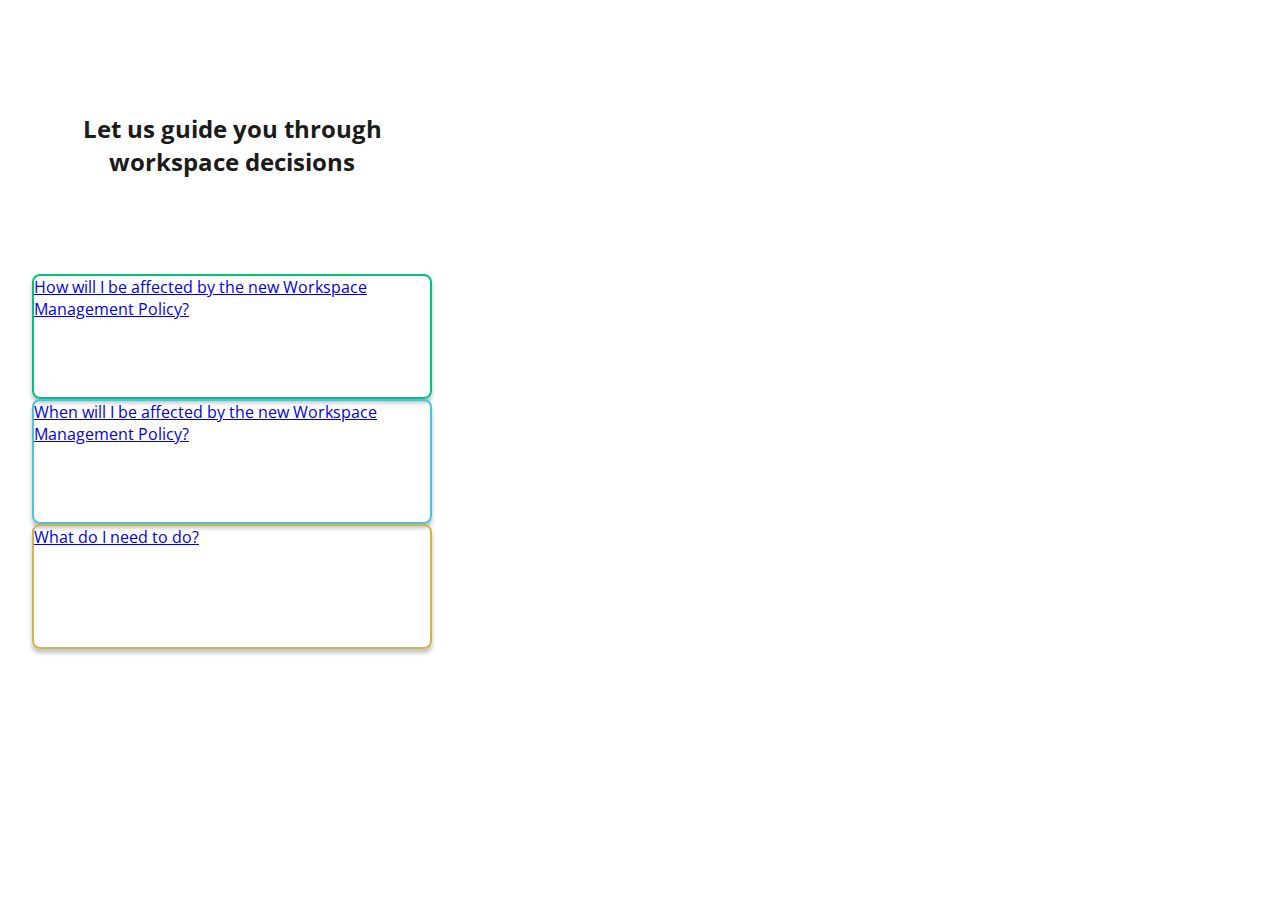
==== index.html @ cf2f36bb "Update index.html" ====
<html>
  <head>
    <title>Q+A / Eligibility Prototype</title>
    <link rel="stylesheet" href="css/styles.css">
    <link rel="stylesheet" href="https://fonts.googleapis.com/css?family=Open Sans">
  </head>
  <body>
    <h1 id="page-title">Let us guide you through workspace decisions</h1>
    <div id="index-q1"><a href="how.html">How will I be affected by the new Workspace Management Policy?</a></div>
    <div id="index-q2"><a href="when.html">When will I be affected by the new Workspace Management Policy?</a></div>
    <div id="index-q3"><a href="what.html">What do I need to do?</a></div>
  </body>
</html>
---- css/styles.css ----
body {
  font-family: Open Sans;
  color: #1B1B1B;
  width: 400px;
  padding: 24px;
}

h1 {
  text-align: center;
  font-size: 24px;
  font-style: normal;
  font-weight: 700;
  line-height: normal;
}

button {
  height: 94;
  border-radius: 8px;
  border: 2px solid #0076D6;
  box-shadow: 0px 4px 4px 0px rgba(0, 0, 0, 0.25);
}

#page-title {
  padding: 80px 0;
}

#index-q1 {
  height: 121px;
  border-radius: 8px;
  border: 2px solid #00C37E;
  box-shadow: 0px 4px 4px 0px rgba(0, 0, 0, 0.25);
}

#index-q2 {
  height: 121px;
  border-radius: 8px;
  border: 2px solid #4EC3E0;
  box-shadow: 0px 4px 4px 0px rgba(0, 0, 0, 0.25);
}

#index-q3 {
  height: 121px;
  border-radius: 8px;
  border: 2px solid #D3B34E;
  box-shadow: 0px 4px 4px 0px rgba(0, 0, 0, 0.25);
}
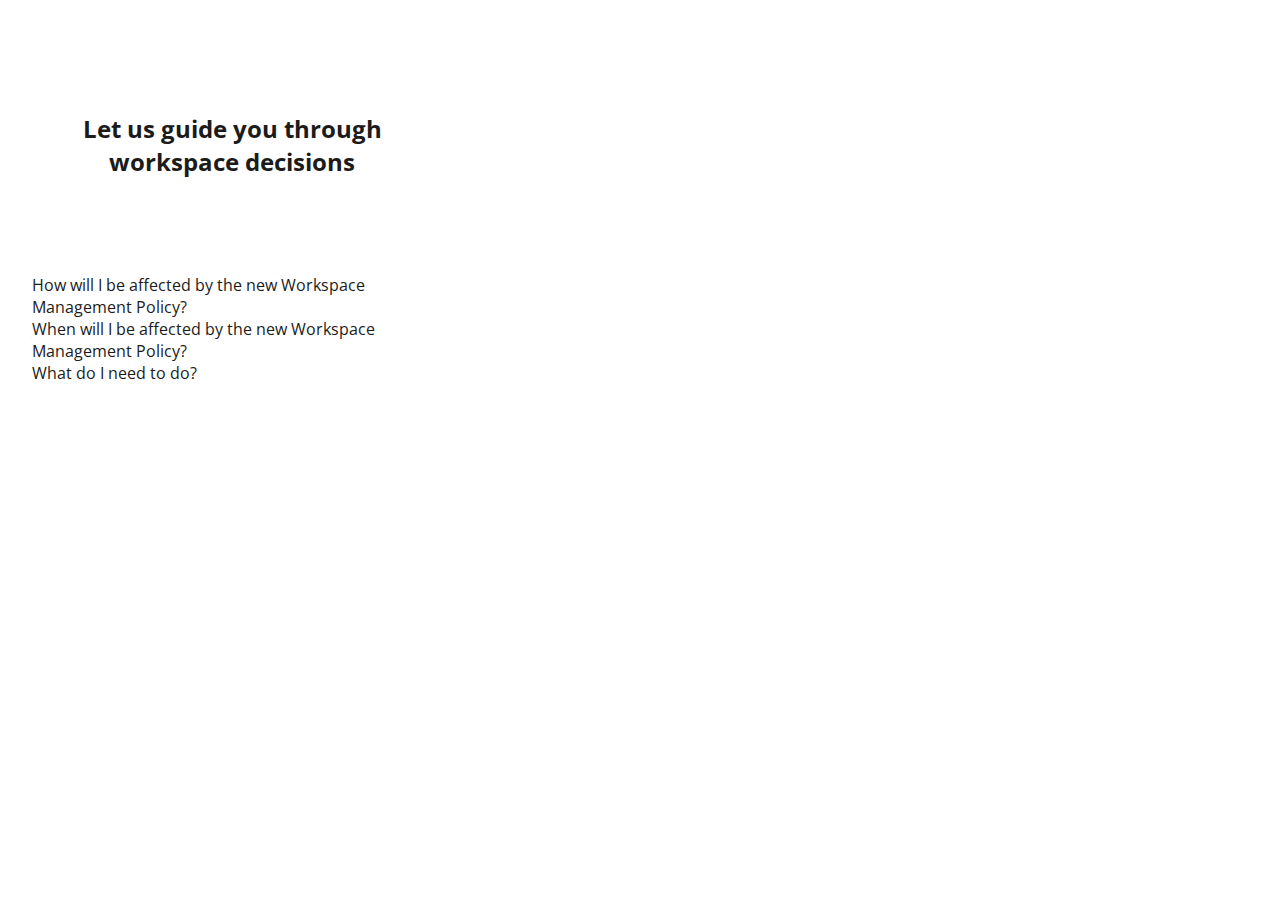
==== commit 029d2dca: "Update index.html" ====
--- a/index.html
+++ b/index.html
@@ -6,8 +6,14 @@
   </head>
   <body>
     <h1 id="page-title">Let us guide you through workspace decisions</h1>
-    <div id="index-q1"><a href="how.html">How will I be affected by the new Workspace Management Policy?</a></div>
-    <div id="index-q2"><a href="when.html">When will I be affected by the new Workspace Management Policy?</a></div>
-    <div id="index-q3"><a href="what.html">What do I need to do?</a></div>
+      <div id="index-q1-container" class="index-q-container">
+        <div id="index-q1"><a href="how.html">How will I be affected by the new Workspace Management Policy?</a></div>
+      </div>
+      <div id="index-q2-container" class="index-q-container">
+        <div id="index-q2"><a href="when.html">When will I be affected by the new Workspace Management Policy?</a></div>
+      </div>
+      <div id="index-q3-container" class="index-q-container">
+        <div id="index-q3"><a href="what.html">What do I need to do?</a></div>
+      </div>
   </body>
 </html>
--- a/css/styles.css
+++ b/css/styles.css
@@ -3,6 +3,11 @@
   color: #1B1B1B;
   width: 400px;
   padding: 24px;
+}
+
+a, a:active, a:hover, a:visited {
+  color: #1B1B1B;
+  text-decoration: none;
 }
 
 h1 {
@@ -14,35 +19,51 @@
 }
 
 button {
-  height: 94;
+  height: 94px;
+  width: 100%;
+  padding: 24px;
   border-radius: 8px;
   border: 2px solid #0076D6;
   box-shadow: 0px 4px 4px 0px rgba(0, 0, 0, 0.25);
+  margin-bottom: 24px;
 }
 
 #page-title {
   padding: 80px 0;
 }
 
+#index-q-container {
+  height: 121px;
+  padding: 24px 24px 24px 104px;
+  border-radius: 8px;
+  box-shadow: 0px 4px 4px 0px rgba(0, 0, 0, 0.25);
+  margin-bottom: 24px;
+
+#index-q1-container {
+  border: 2px solid #00C37E;
+}
+
 #index-q1 {
-  height: 121px;
-  border-radius: 8px;
-  border: 2px solid #00C37E;
-  box-shadow: 0px 4px 4px 0px rgba(0, 0, 0, 0.25);
+  background-image: url("../images/icon-how.svg");
+  background-repeat: none;
+}
+
+#index-q2-container {
+  border: 2px solid #4EC3E0;
 }
 
 #index-q2 {
-  height: 121px;
-  border-radius: 8px;
-  border: 2px solid #4EC3E0;
-  box-shadow: 0px 4px 4px 0px rgba(0, 0, 0, 0.25);
+  background-image: url("../images/icon-when.svg");
+  background-repeat: none;
+}
+
+#index-q3-container {
+  border: 2px solid #D3B34E;
 }
 
 #index-q3 {
-  height: 121px;
-  border-radius: 8px;
-  border: 2px solid #D3B34E;
-  box-shadow: 0px 4px 4px 0px rgba(0, 0, 0, 0.25);
+  background-image: url("../images/icon-what.svg");
+  background-repeat: none;
 }
 
 
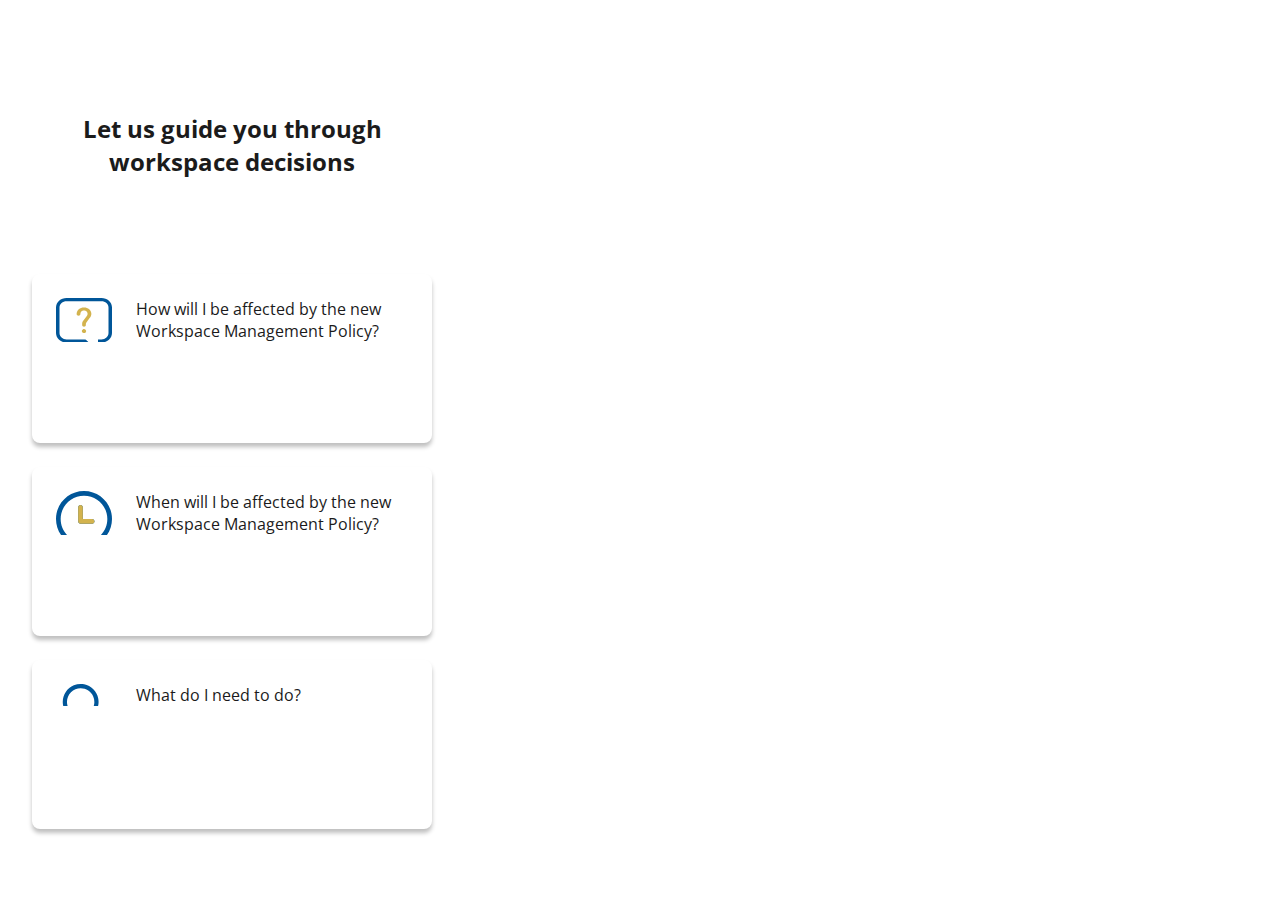
==== commit a5b0164c: "Update index.html" ====
--- a/index.html
+++ b/index.html
@@ -7,13 +7,19 @@
   <body>
     <h1 id="page-title">Let us guide you through workspace decisions</h1>
       <div id="index-q1-container" class="index-q-container">
-        <div id="index-q1"><a href="how.html">How will I be affected by the new Workspace Management Policy?</a></div>
-      </div>
+        <div id="index-q1">
+          <div class="q-text"><a href="how.html">How will I be affected by the new Workspace Management Policy?</a></div>
+        </div>
+     </div>
       <div id="index-q2-container" class="index-q-container">
-        <div id="index-q2"><a href="when.html">When will I be affected by the new Workspace Management Policy?</a></div>
+        <div id="index-q2">
+          <div class="q-text"><a href="when.html">When will I be affected by the new Workspace Management Policy?</a></div>
+        </div>
       </div>
       <div id="index-q3-container" class="index-q-container">
-        <div id="index-q3"><a href="what.html">What do I need to do?</a></div>
-      </div>
+        <div id="index-q3">
+          <div class="q-text"><a href="what.html">What do I need to do?</a></div>
+        </div>
+     </div>
   </body>
 </html>
--- a/css/styles.css
+++ b/css/styles.css
@@ -32,9 +32,9 @@
   padding: 80px 0;
 }
 
-#index-q-container {
+.index-q-container {
   height: 121px;
-  padding: 24px 24px 24px 104px;
+  padding: 24px;
   border-radius: 8px;
   box-shadow: 0px 4px 4px 0px rgba(0, 0, 0, 0.25);
   margin-bottom: 24px;
@@ -45,7 +45,11 @@
 
 #index-q1 {
   background-image: url("../images/icon-how.svg");
-  background-repeat: none;
+  background-repeat: no-repeat;
+}
+
+.q-text {
+  margin-left: 80px;
 }
 
 #index-q2-container {
@@ -54,7 +58,7 @@
 
 #index-q2 {
   background-image: url("../images/icon-when.svg");
-  background-repeat: none;
+  background-repeat: no-repeat;
 }
 
 #index-q3-container {
@@ -63,7 +67,7 @@
 
 #index-q3 {
   background-image: url("../images/icon-what.svg");
-  background-repeat: none;
+  background-repeat: no-repeat;
 }
 
 
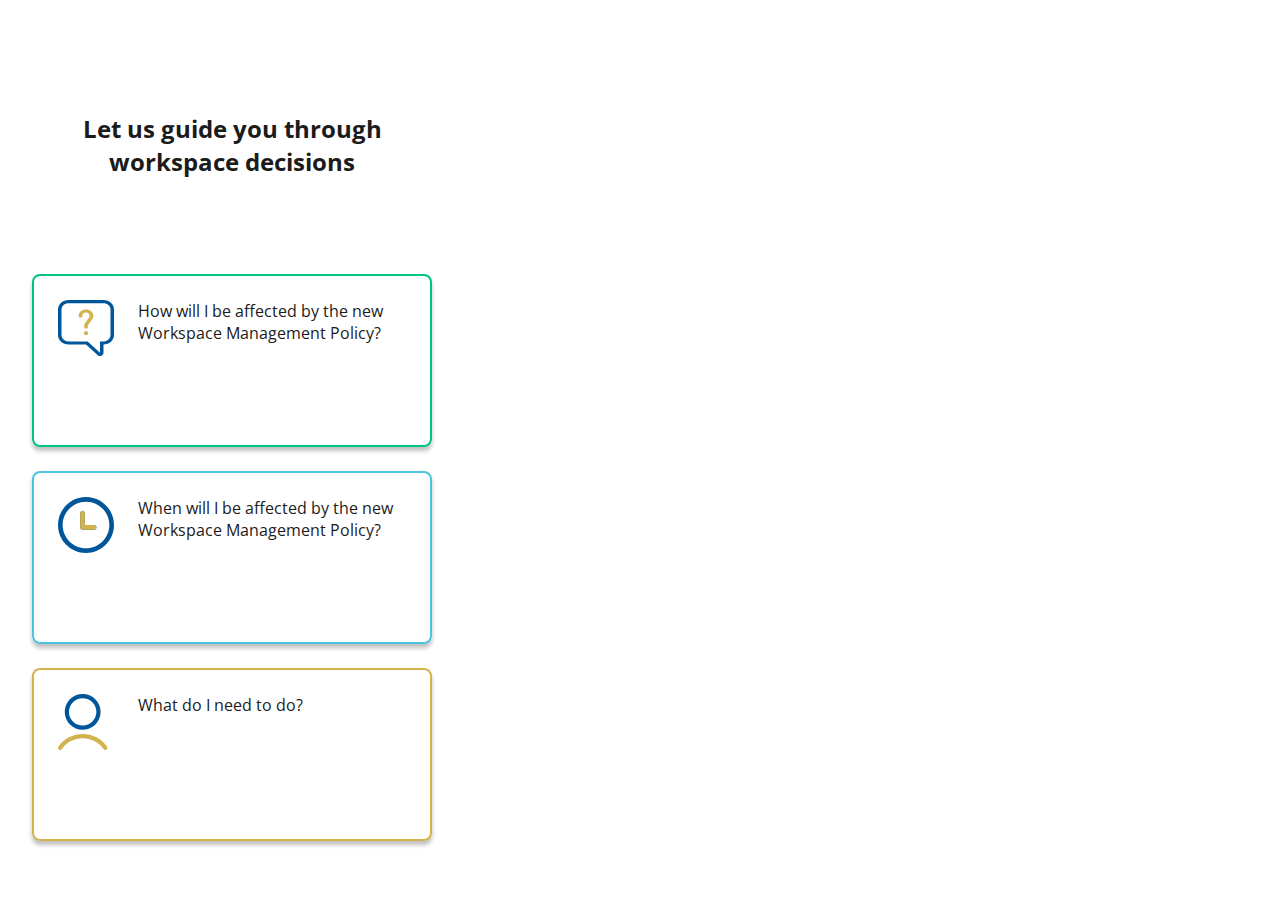
==== commit 43b36e2d: "Update index.html" ====
--- a/index.html
+++ b/index.html
@@ -6,17 +6,17 @@
   </head>
   <body>
     <h1 id="page-title">Let us guide you through workspace decisions</h1>
-      <div id="index-q1-container" class="index-q-container">
+      <div id="index-q1-container">
         <div id="index-q1">
           <div class="q-text"><a href="how.html">How will I be affected by the new Workspace Management Policy?</a></div>
         </div>
      </div>
-      <div id="index-q2-container" class="index-q-container">
+      <div id="index-q2-container">
         <div id="index-q2">
           <div class="q-text"><a href="when.html">When will I be affected by the new Workspace Management Policy?</a></div>
         </div>
       </div>
-      <div id="index-q3-container" class="index-q-container">
+      <div id="index-q3-container">
         <div id="index-q3">
           <div class="q-text"><a href="what.html">What do I need to do?</a></div>
         </div>
--- a/css/styles.css
+++ b/css/styles.css
@@ -32,14 +32,12 @@
   padding: 80px 0;
 }
 
-.index-q-container {
+#index-q1-container {
   height: 121px;
   padding: 24px;
   border-radius: 8px;
   box-shadow: 0px 4px 4px 0px rgba(0, 0, 0, 0.25);
   margin-bottom: 24px;
-
-#index-q1-container {
   border: 2px solid #00C37E;
 }
 
@@ -49,10 +47,16 @@
 }
 
 .q-text {
+  min-height: 56px;
   margin-left: 80px;
 }
 
 #index-q2-container {
+  height: 121px;
+  padding: 24px;
+  border-radius: 8px;
+  box-shadow: 0px 4px 4px 0px rgba(0, 0, 0, 0.25);
+  margin-bottom: 24px;
   border: 2px solid #4EC3E0;
 }
 
@@ -62,6 +66,11 @@
 }
 
 #index-q3-container {
+  height: 121px;
+  padding: 24px;
+  border-radius: 8px;
+  box-shadow: 0px 4px 4px 0px rgba(0, 0, 0, 0.25);
+  margin-bottom: 24px;
   border: 2px solid #D3B34E;
 }
 
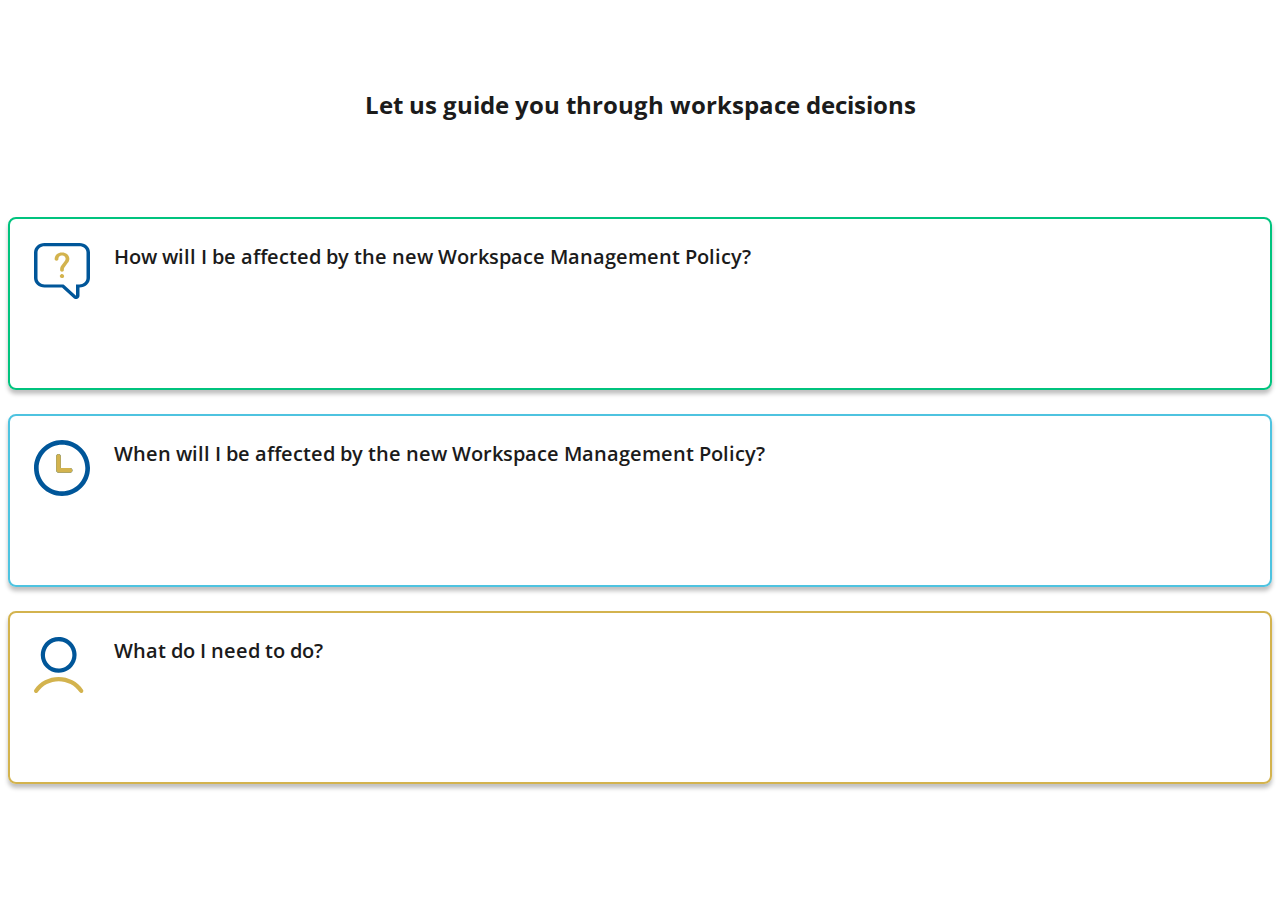
==== commit 26ebf3bc: "Update index.html" ====
--- a/index.html
+++ b/index.html
@@ -8,17 +8,17 @@
     <h1 id="page-title">Let us guide you through workspace decisions</h1>
       <div id="index-q1-container">
         <div id="index-q1">
-          <div class="q-text"><a href="how.html">How will I be affected by the new Workspace Management Policy?</a></div>
+          <div class="q-text"><a class="q-container" href="how.html">How will I be affected by the new Workspace Management Policy?</a></div>
         </div>
      </div>
       <div id="index-q2-container">
         <div id="index-q2">
-          <div class="q-text"><a href="when.html">When will I be affected by the new Workspace Management Policy?</a></div>
+          <div class="q-text"><a class="q-container" href="when.html">When will I be affected by the new Workspace Management Policy?</a></div>
         </div>
       </div>
       <div id="index-q3-container">
         <div id="index-q3">
-          <div class="q-text"><a href="what.html">What do I need to do?</a></div>
+          <div class="q-text"><a class="q-container" href="what.html">What do I need to do?</a></div>
         </div>
      </div>
   </body>
--- a/css/styles.css
+++ b/css/styles.css
@@ -1,13 +1,22 @@
 body {
   font-family: Open Sans;
   color: #1B1B1B;
-  width: 400px;
+}
+
+container {
+  max-width: 400px;
   padding: 24px;
+  margin: auto;
 }
 
 a, a:active, a:hover, a:visited {
   color: #1B1B1B;
   text-decoration: none;
+}
+
+a.q-container {
+  font-size: 20px;
+  font-weight: 600;
 }
 
 h1 {
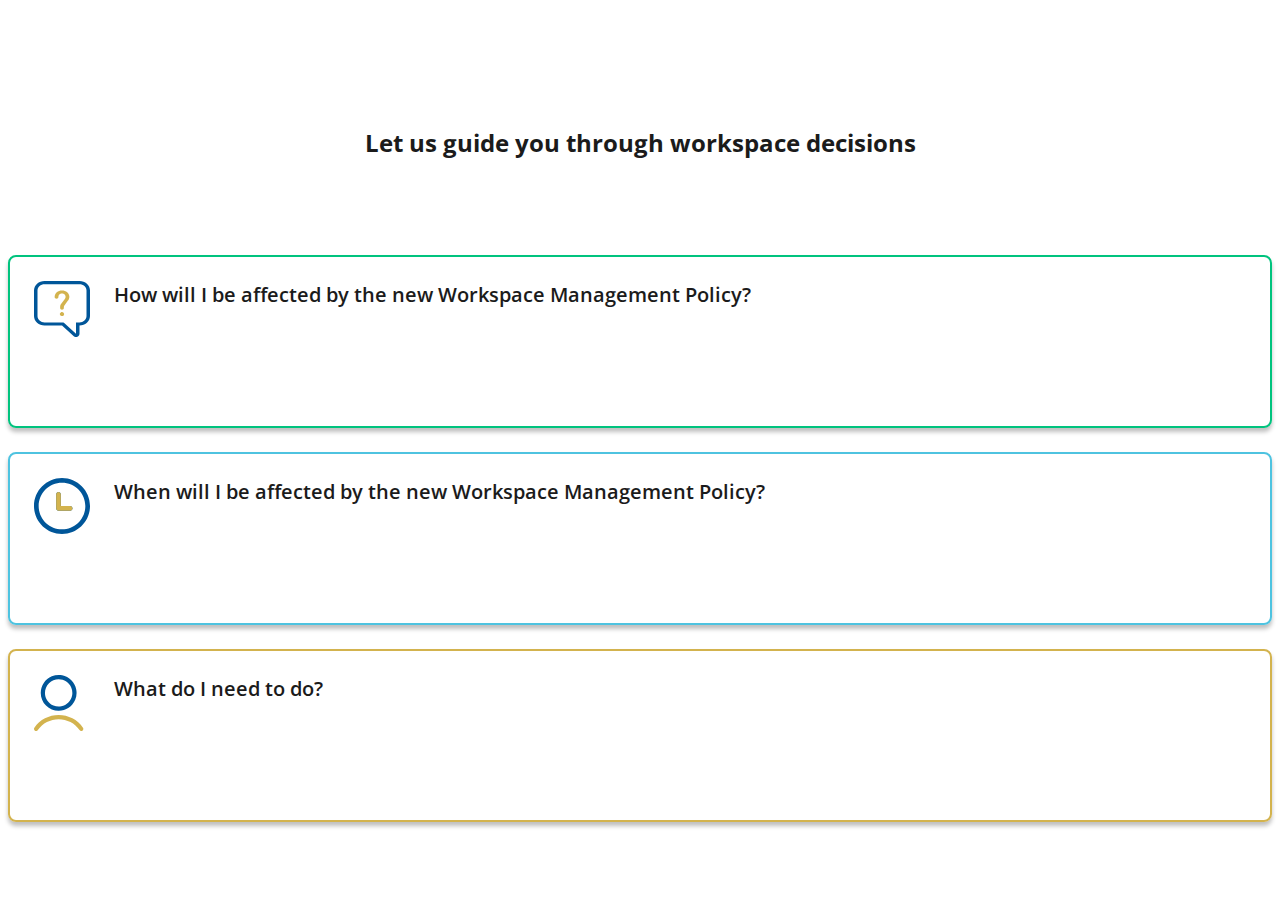
==== commit 352cf6bd: "Update index.html" ====
--- a/index.html
+++ b/index.html
@@ -5,21 +5,23 @@
     <link rel="stylesheet" href="https://fonts.googleapis.com/css?family=Open Sans">
   </head>
   <body>
-    <h1 id="page-title">Let us guide you through workspace decisions</h1>
-      <div id="index-q1-container">
-        <div id="index-q1">
-          <div class="q-text"><a class="q-container" href="how.html">How will I be affected by the new Workspace Management Policy?</a></div>
+    <container>
+      <h1 id="page-title">Let us guide you through workspace decisions</h1>
+        <div id="index-q1-container">
+          <div id="index-q1">
+            <div class="q-text"><a class="q-container" href="how.html">How will I be affected by the new Workspace Management Policy?</a></div>
+          </div>
+       </div>
+        <div id="index-q2-container">
+          <div id="index-q2">
+            <div class="q-text"><a class="q-container" href="when.html">When will I be affected by the new Workspace Management Policy?</a></div>
+          </div>
         </div>
-     </div>
-      <div id="index-q2-container">
-        <div id="index-q2">
-          <div class="q-text"><a class="q-container" href="when.html">When will I be affected by the new Workspace Management Policy?</a></div>
-        </div>
-      </div>
-      <div id="index-q3-container">
-        <div id="index-q3">
-          <div class="q-text"><a class="q-container" href="what.html">What do I need to do?</a></div>
-        </div>
-     </div>
+        <div id="index-q3-container">
+          <div id="index-q3">
+            <div class="q-text"><a class="q-container" href="what.html">What do I need to do?</a></div>
+          </div>
+       </div>
+    </container>
   </body>
 </html>
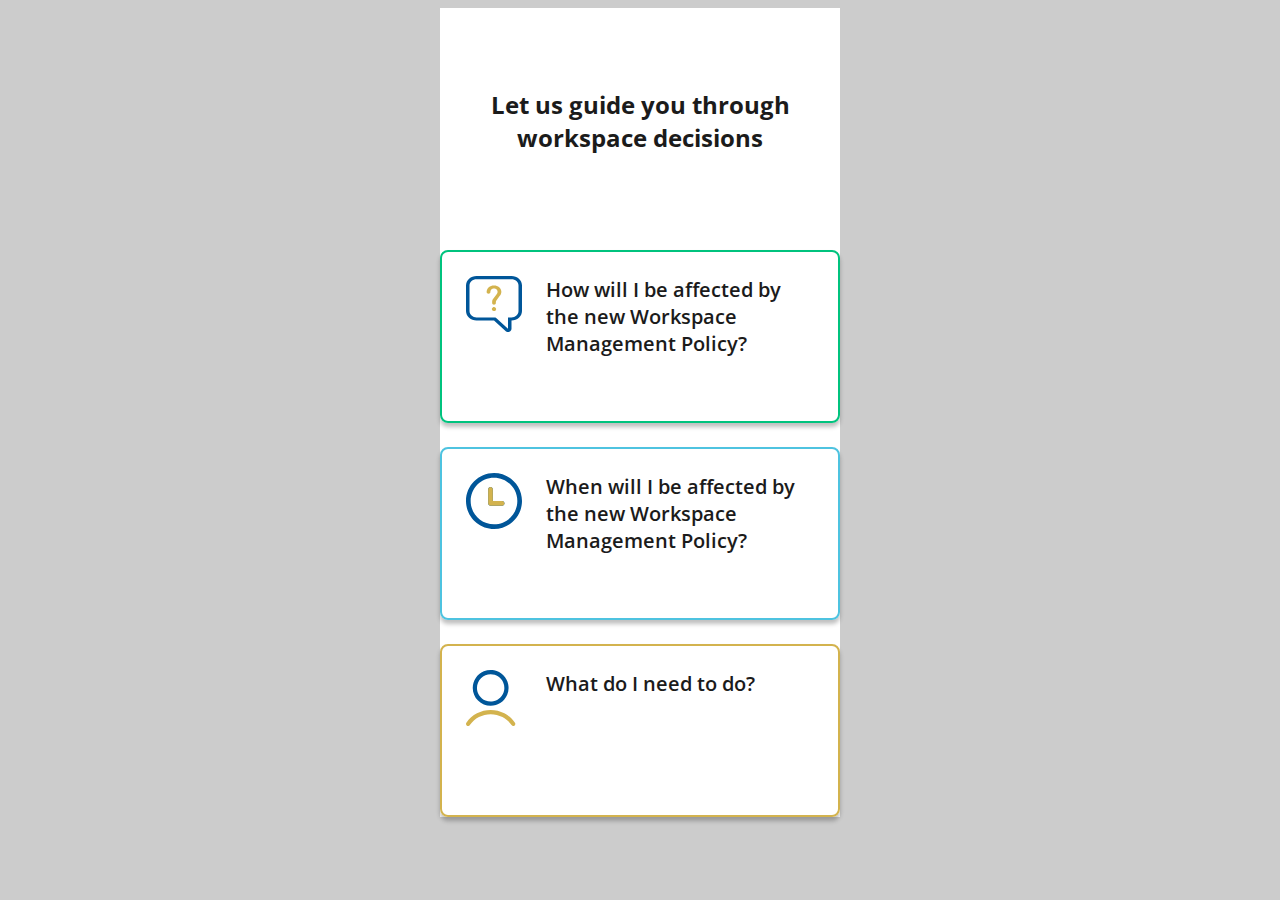
==== commit c40e4ef4: "Update index.html" ====
--- a/index.html
+++ b/index.html
@@ -5,7 +5,7 @@
     <link rel="stylesheet" href="https://fonts.googleapis.com/css?family=Open Sans">
   </head>
   <body>
-    <container>
+    <div class="container">
       <h1 id="page-title">Let us guide you through workspace decisions</h1>
         <div id="index-q1-container">
           <div id="index-q1">
@@ -22,6 +22,6 @@
             <div class="q-text"><a class="q-container" href="what.html">What do I need to do?</a></div>
           </div>
        </div>
-    </container>
+    </div>
   </body>
 </html>
--- a/css/styles.css
+++ b/css/styles.css
@@ -1,12 +1,13 @@
 body {
   font-family: Open Sans;
   color: #1B1B1B;
+  background: #ccc;
 }
 
-container {
-  max-width: 400px;
-  padding: 24px;
-  margin: auto;
+.container { 
+	max-width: 400px; 
+  margin: 0 auto;
+  background: #fff;
 }
 
 a, a:active, a:hover, a:visited {
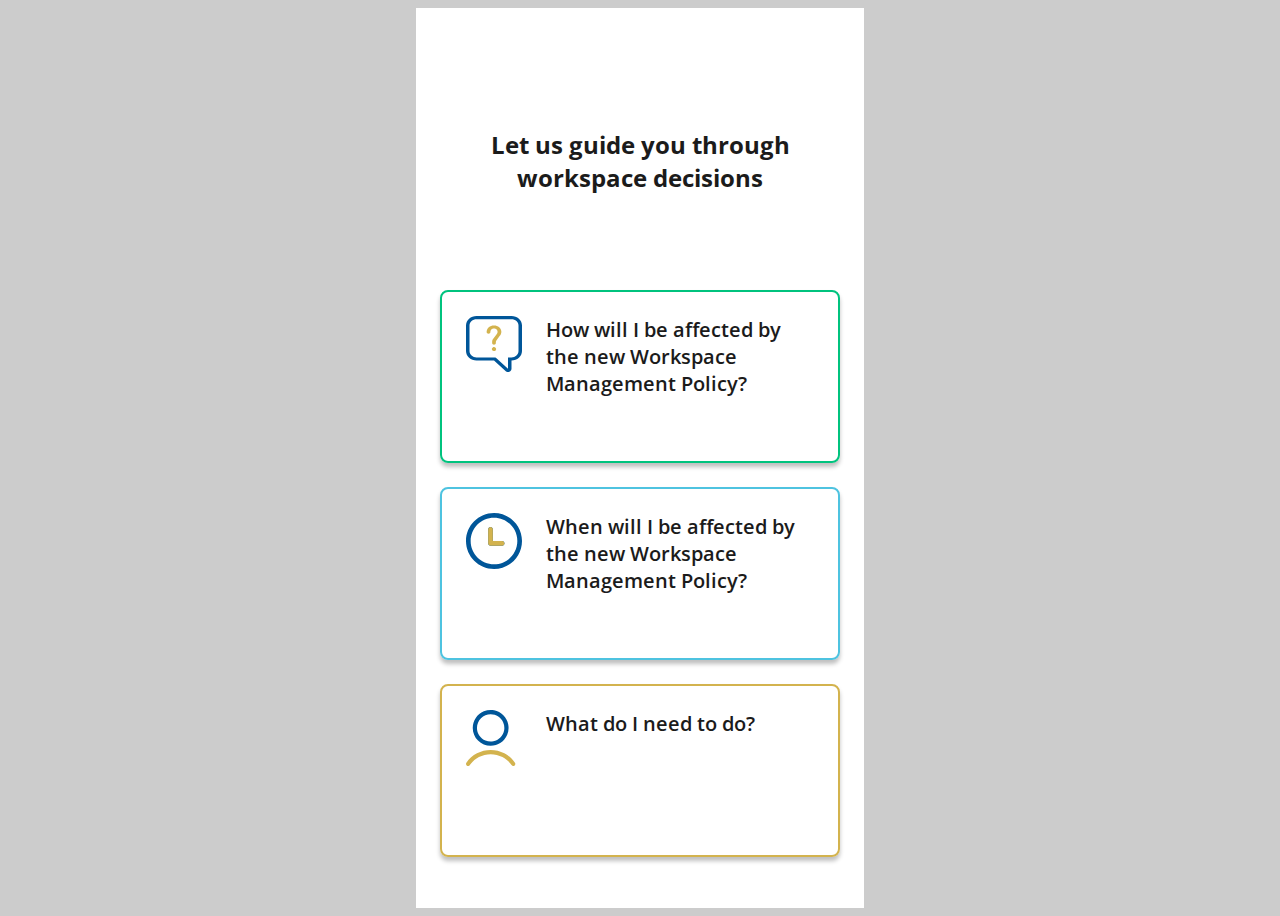
==== commit bce5aa3e: "Update index.html" ====
--- a/index.html
+++ b/index.html
@@ -9,17 +9,17 @@
       <h1 id="page-title">Let us guide you through workspace decisions</h1>
         <div id="index-q1-container">
           <div id="index-q1">
-            <div class="q-text"><a class="q-container" href="how.html">How will I be affected by the new Workspace Management Policy?</a></div>
+            <div class="q-text"><a class="q-container" href="how.aspx">How will I be affected by the new Workspace Management Policy?</a></div>
           </div>
        </div>
         <div id="index-q2-container">
           <div id="index-q2">
-            <div class="q-text"><a class="q-container" href="when.html">When will I be affected by the new Workspace Management Policy?</a></div>
+            <div class="q-text"><a class="q-container" href="when.aspx">When will I be affected by the new Workspace Management Policy?</a></div>
           </div>
         </div>
         <div id="index-q3-container">
           <div id="index-q3">
-            <div class="q-text"><a class="q-container" href="what.html">What do I need to do?</a></div>
+            <div class="q-text"><a class="q-container" href="what.aspx">What do I need to do?</a></div>
           </div>
        </div>
     </div>
--- a/css/styles.css
+++ b/css/styles.css
@@ -4,10 +4,12 @@
   background: #ccc;
 }
 
-.container { 
-	max-width: 400px; 
+.container {
+  max-width: 400px; 
+  min-height: 852px;
   margin: 0 auto;
   background: #fff;
+  padding: 24px;
 }
 
 a, a:active, a:hover, a:visited {
@@ -20,22 +22,44 @@
   font-weight: 600;
 }
 
+a.underline {
+  font-weight: 600;
+  text-decoration: underline;
+}
+
 h1 {
-  text-align: center;
   font-size: 24px;
   font-style: normal;
   font-weight: 700;
   line-height: normal;
 }
 
-button {
-  height: 94px;
-  width: 100%;
-  padding: 24px;
+#page-title {
+  text-align: center;
+}
+
+p {
+  font-size: 20px;
+  font-style: normal;
+  font-weight: 400;
+  line-height: normal;
+}
+
+strong {
+  font-weight: 800;
+}
+
+.button {
+  padding: 33px;
   border-radius: 8px;
   border: 2px solid #0076D6;
   box-shadow: 0px 4px 4px 0px rgba(0, 0, 0, 0.25);
-  margin-bottom: 24px;
+  margin: 33px 0;
+  text-align: center;
+  font-size: 20px;
+  font-style: normal;
+  font-weight: 600;
+  line-height: normal;
 }
 
 #page-title {
@@ -89,4 +113,36 @@
   background-repeat: no-repeat;
 }
 
+.back, .intro-text {
+  margin: 24px 0;
+}
 
+#arrow {
+  display: inline-block;
+  vertical-align: middle;
+  width: 33px;
+  height: 24px;
+}
+
+#progress-bar {
+  display: inline-block;
+  vertical-align: middle;
+  width: 276px;
+  height: 24px;
+  border-radius: 20px;
+  background: #D9D9D9;
+}
+
+ol.timeline {
+  padding: 12px;
+}
+
+.timeline li {
+  margin-bottom: 12px;
+  padding-bottom: 12px;
+  border-bottom: 1px solid #1B1B1B;
+}
+
+.blue-text {
+  color: #005699;
+}
